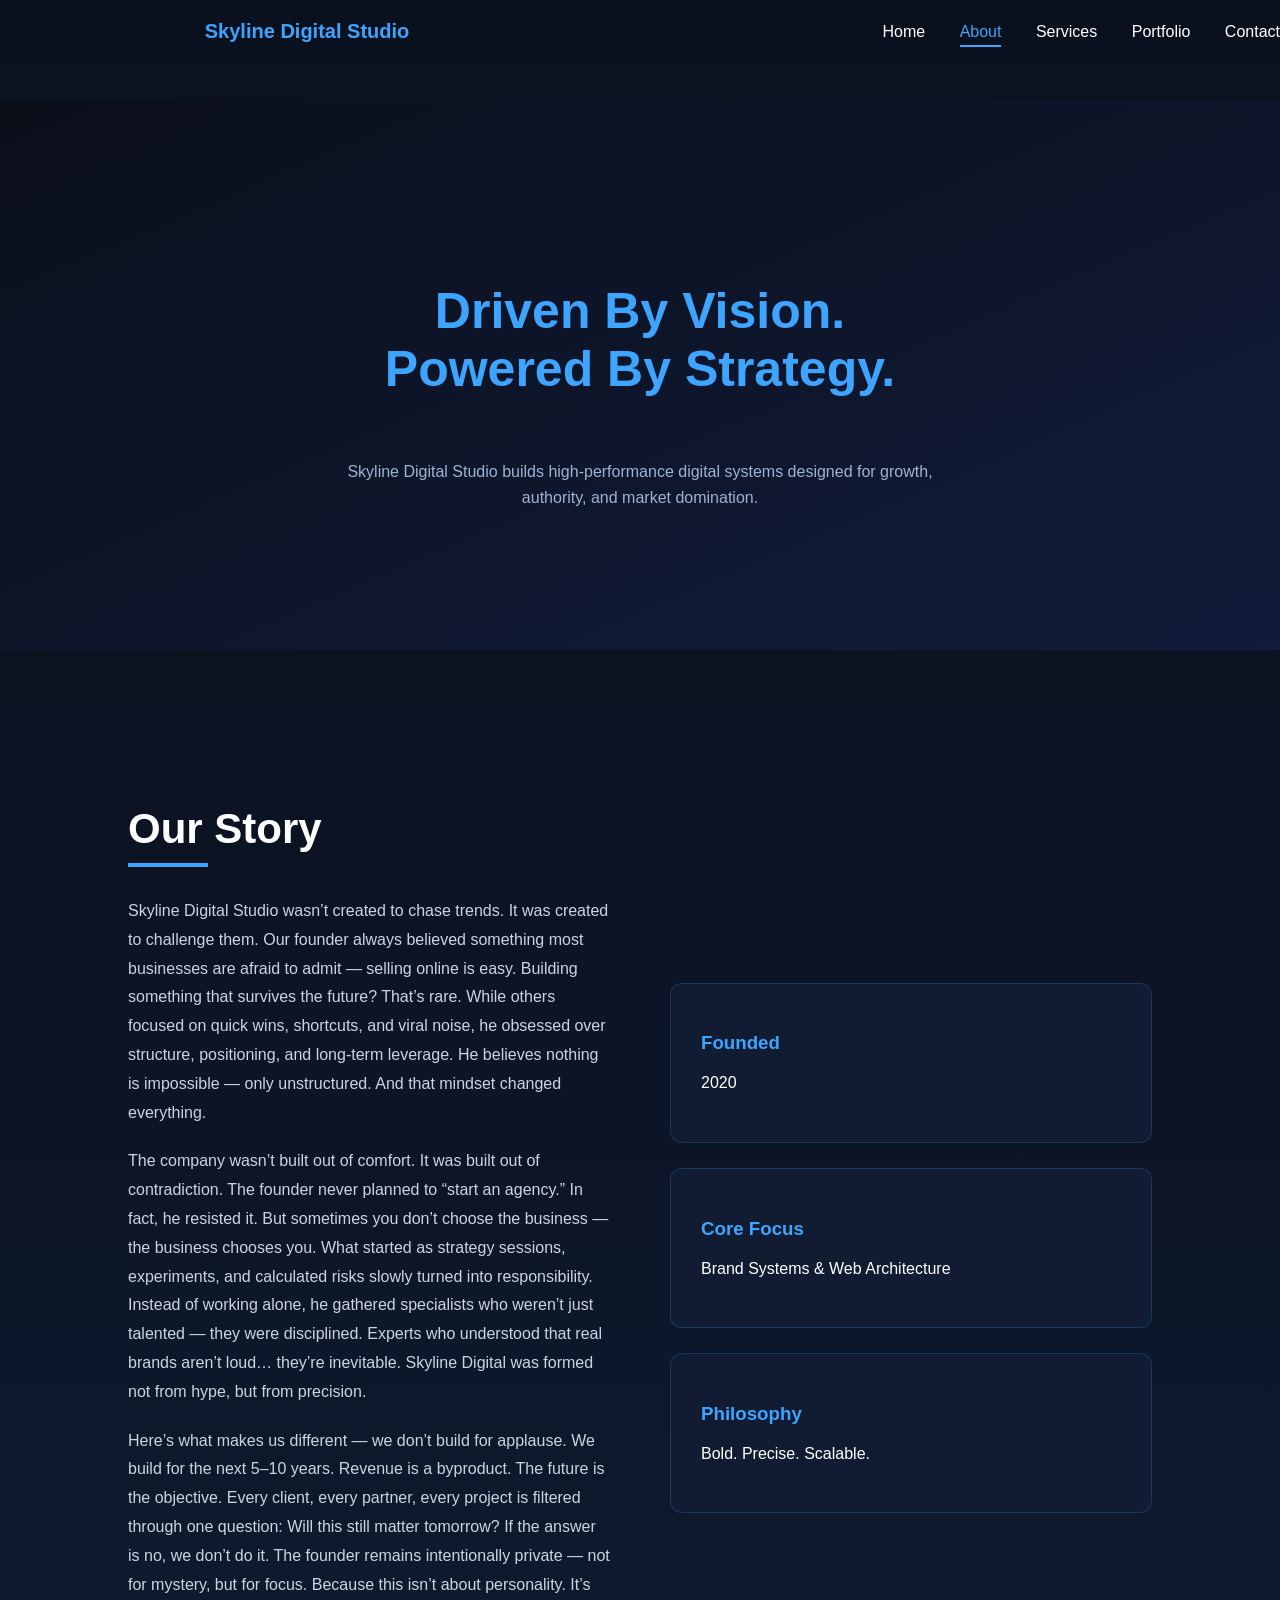
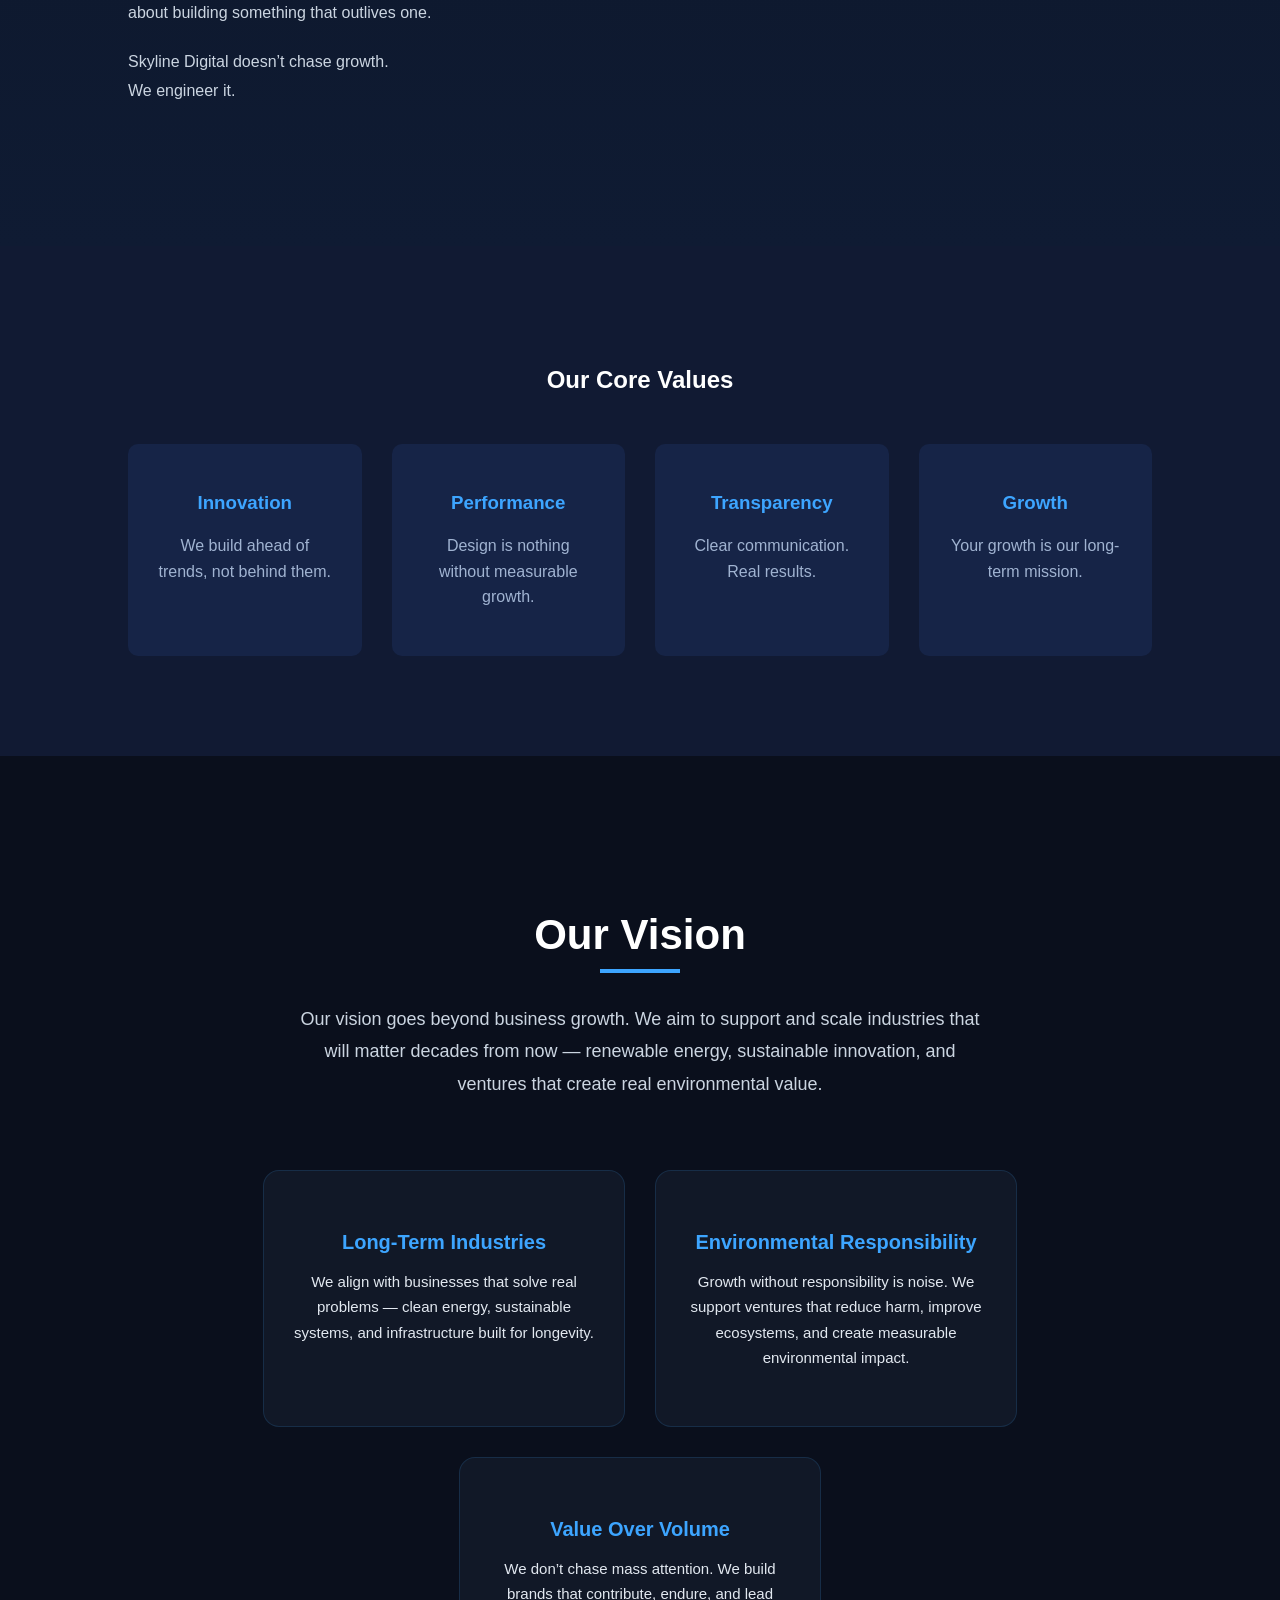
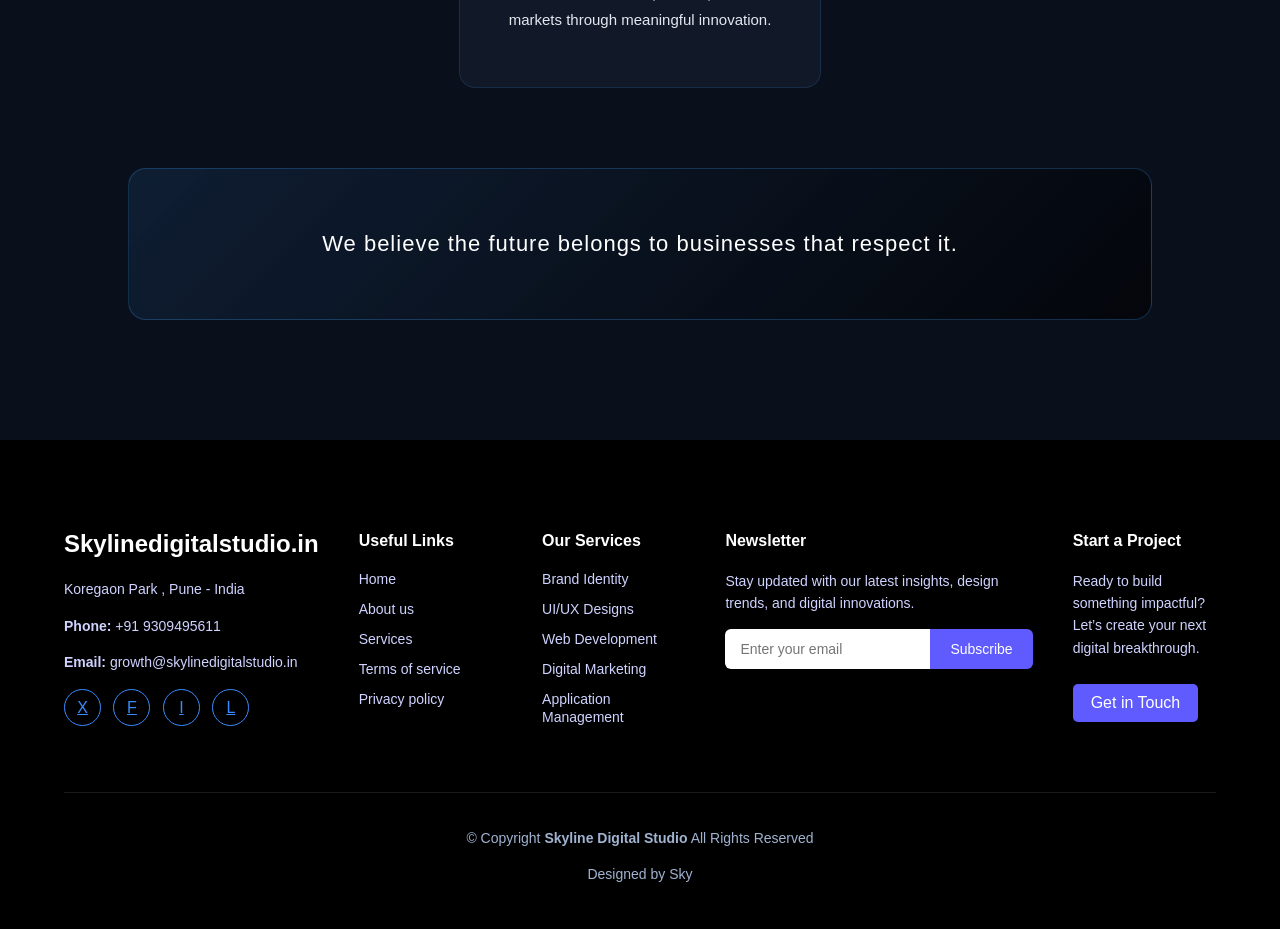
==== About.html @ 4ae8e487 "Update About.html" ====
<!DOCTYPE html>
<html lang="en">
<head>
  <meta charset="UTF-8">
  <title>About Us | Skyline Digital Studio</title>
  <meta name="viewport" content="width=device-width, initial-scale=1.0">

  <script async src="https://www.googletagmanager.com/gtag/js?id=G-XXXXXXX"></script>
<script>
window.dataLayer = window.dataLayer || [];
function gtag(){dataLayer.push(arguments);}
gtag('js', new Date());
gtag('config', 'G-XXXXXXX');
</script>
 
    <link rel="stylesheet" href="css\about.css">
     
</head>
<body>

  <!-- HEADER -->
  <header class="main-header">
  <div class="container-head">
    <div class="logo">Skyline Digital Studio</div>

    <nav class="nav-links">
      <a href="index.html">Home</a>
      <a href="about.html" class="active">About</a>
      <a href="services.html" >Services</a>
      <a href="portfolio.html">Portfolio</a>
      <a href="contact.html" >Contact</a>
    </nav>

    <div class="hamburger" id="hamburger">
  <span></span>
  <span></span>
  <span></span>
</div>
  </div>
</header>







  <!-- HERO SECTION -->
  <section class="about-hero">
    <h1>Driven By Vision.<br>Powered By Strategy.</h1>
    <p>Skyline Digital Studio builds high-performance digital systems designed for growth, authority, and market domination.</p>
  </section>

  <!-- OUR STORY -->
 <section class="our-story">
  <div class="story-container">

    <div class="story-left">
      <h2 class="section-title">Our Story</h2>
      <div class="title-line"></div>

      <p>
       Skyline Digital Studio wasn’t created to chase trends. It was created to challenge them.
Our founder always believed something most businesses are afraid to admit — selling online is easy. 
Building something that survives the future? That’s rare. While others focused on quick wins, shortcuts, and viral noise, he obsessed over structure, positioning, and long-term leverage.
 He believes nothing is impossible — only unstructured. And that mindset changed everything.
      </p>

      <p>
        The company wasn’t built out of comfort. It was built out of contradiction. The founder never planned to “start an agency.” In fact, he resisted it. But sometimes you don’t choose the business — the business chooses you. What started as strategy sessions, experiments, and calculated risks slowly turned into responsibility. Instead of working alone, he gathered specialists who weren’t just talented — they were disciplined. 
        Experts who understood that real brands aren’t loud… they’re inevitable. Skyline Digital was formed not from hype, but from precision.
      </p>

      <p>
       Here’s what makes us different — we don’t build for applause. We build for the next 5–10 years. Revenue is a byproduct. The future is the objective. Every client, every partner, every project is filtered through one question: Will this still matter tomorrow? If the answer is no, we don’t do it. The founder remains intentionally private — not for mystery, but for focus. Because this isn’t about personality. It’s about building something that outlives one.


      </p>
      <p>
      Skyline Digital doesn’t chase growth.
      <br>
We engineer it.
</p>
    </div>

    <div class="story-right">
      <div class="story-card">
        <h3>Founded</h3>
        <p>2020</p>
      </div>

      <div class="story-card">
        <h3>Core Focus</h3>
        <p>Brand Systems & Web Architecture</p>
      </div>

      <div class="story-card">
        <h3>Philosophy</h3>
        <p>Bold. Precise. Scalable.</p>
      </div>
    </div>

  </div>
</section>

  <!-- CORE VALUES -->
  <section class="values-section">
    <h2>Our Core Values</h2>
    <div class="values-grid">
      <div class="value-card">
        <h3>Innovation</h3>
        <p>We build ahead of trends, not behind them.</p>
      </div>
      <div class="value-card">
        <h3>Performance</h3>
        <p>Design is nothing without measurable growth.</p>
      </div>
      <div class="value-card">
        <h3>Transparency</h3>
        <p>Clear communication. Real results.</p>
      </div>
      <div class="value-card">
        <h3>Growth</h3>
        <p>Your growth is our long-term mission.</p>
      </div>
    </div>
  </section>



  <!-- VISION -->
<section class="vision-section">
  <div class="vision-container">

    <h2 class="vision-title">Our Vision</h2>
    <div class="vision-line"></div>

    <p class="vision-intro">
      Our vision goes beyond business growth.  
      We aim to support and scale industries that will matter decades from now —
      renewable energy, sustainable innovation, and ventures that create real environmental value.
    </p>

    <div class="vision-grid">

      <div class="vision-card">
        <h3>Long-Term Industries</h3>
        <p>
          We align with businesses that solve real problems —
          clean energy, sustainable systems, and infrastructure built for longevity.
        </p>
      </div>

      <div class="vision-card">
        <h3>Environmental Responsibility</h3>
        <p>
          Growth without responsibility is noise. 
          We support ventures that reduce harm, improve ecosystems,
          and create measurable environmental impact.
        </p>
      </div>

      <div class="vision-card">
        <h3>Value Over Volume</h3>
        <p>
          We don’t chase mass attention.
          We build brands that contribute, endure, and lead markets
          through meaningful innovation.
        </p>
      </div>

    </div>

    <div class="vision-statement">
      <h3>We believe the future belongs to businesses that respect it.</h3>
    </div>

  </div>
</section>

  <!-- FOOTER -->


<div id="footer-placholder"></div>

<footer class="footer">
  <div class="footer-container">

    <!-- Column 1 -->
    <div class="footer-col">
      <h2 class="footer-logo">Skylinedigitalstudio.in</h2>
      <p>Koregaon Park , Pune - India</p>

      <p><strong>Phone:</strong> +91 9309495611</p>
      <p><strong>Email:</strong> growth@skylinedigitalstudio.in</p>

      <div class="social-icons">
        <a href="#">X</a>
        <a href="#">F</a>
        <a href="#">I</a>
        <a href="#">L</a>
      </div>
    </div>

    <!-- Column 2 -->
    <div class="footer-col">
      <h4>Useful Links</h4>
      <ul>
        <li><a href="#">Home</a></li>
        <li><a href="#about">About us</a></li>
        <li><a href="#services">Services</a></li>
        <li><a href="#">Terms of service</a></li>
        <li><a href="#">Privacy policy</a></li>
      </ul>
    </div>

    <!-- Column 3 -->
    <div class="footer-col">
      <h4>Our Services</h4>
      <ul>
        <li><a href="#">Brand Identity</a></li>
        <li><a href="#">UI/UX Designs</a></li>
        <li><a href="#">Web Development</a></li>
        <li><a href="#">Digital Marketing</a></li>
        <li><a href="#">Application Management</a></li>
      </ul>
    </div>

        <!-- Column 4 - Newsletter -->
    <div class="footer-col">
      <h4>Newsletter</h4>
      <p>Stay updated with our latest insights, design trends, and digital innovations.</p>

      <form class="newsletter-form">
        <input type="email" placeholder="Enter your email" required>
        <button type="submit">Subscribe</button>
      </form>
    </div>

    <!-- Column 5 - Start a Project -->
    <div class="footer-col">
      <h4>Start a Project</h4>
      <p>Ready to build something impactful? Let’s create your next digital breakthrough.</p>

      <a href="#contact" class="footer-btn">Get in Touch</a>
    </div>


  </div>

  <div class="footer-bottom">
    <p>© Copyright <strong>Skyline Digital Studio</strong> All Rights Reserved</p>
    <p>Designed by Sky </p>
  </div>
</footer>

<script src="js\about.js"></script>


  
</body>

</html>
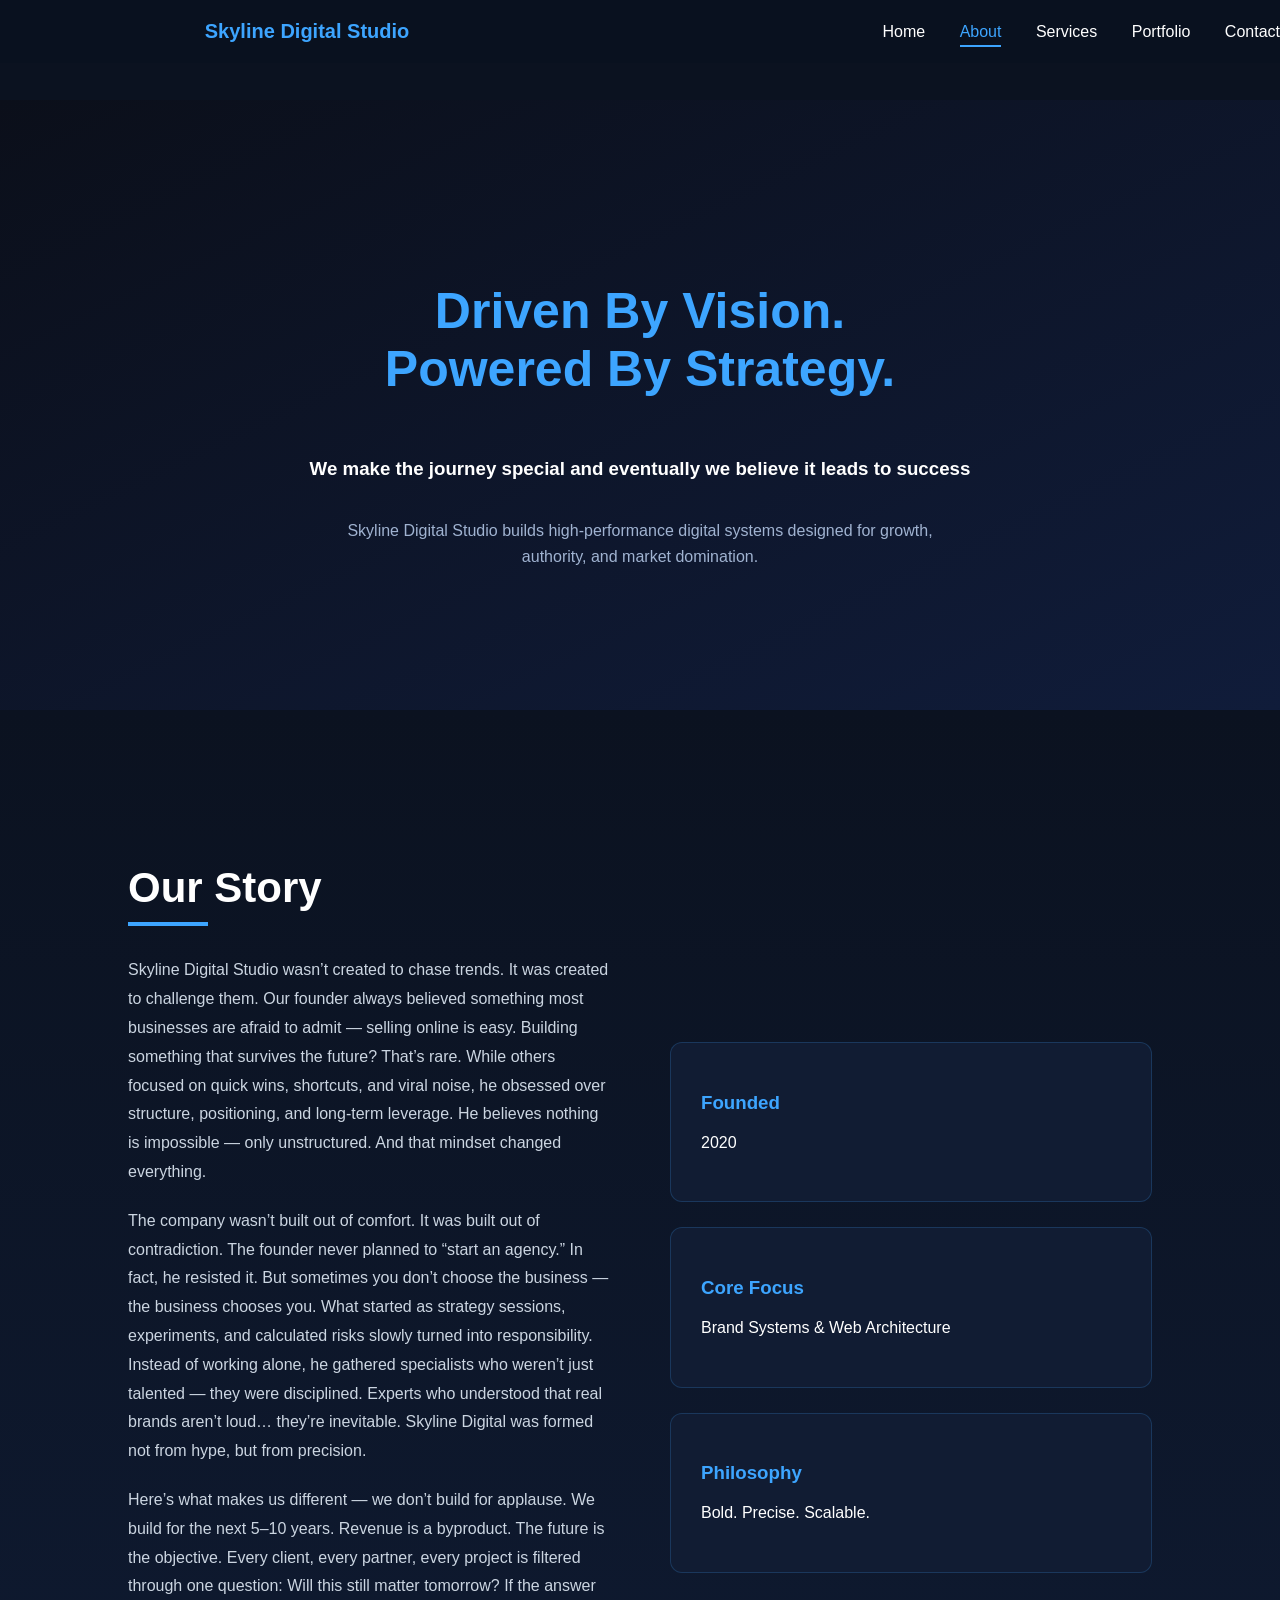
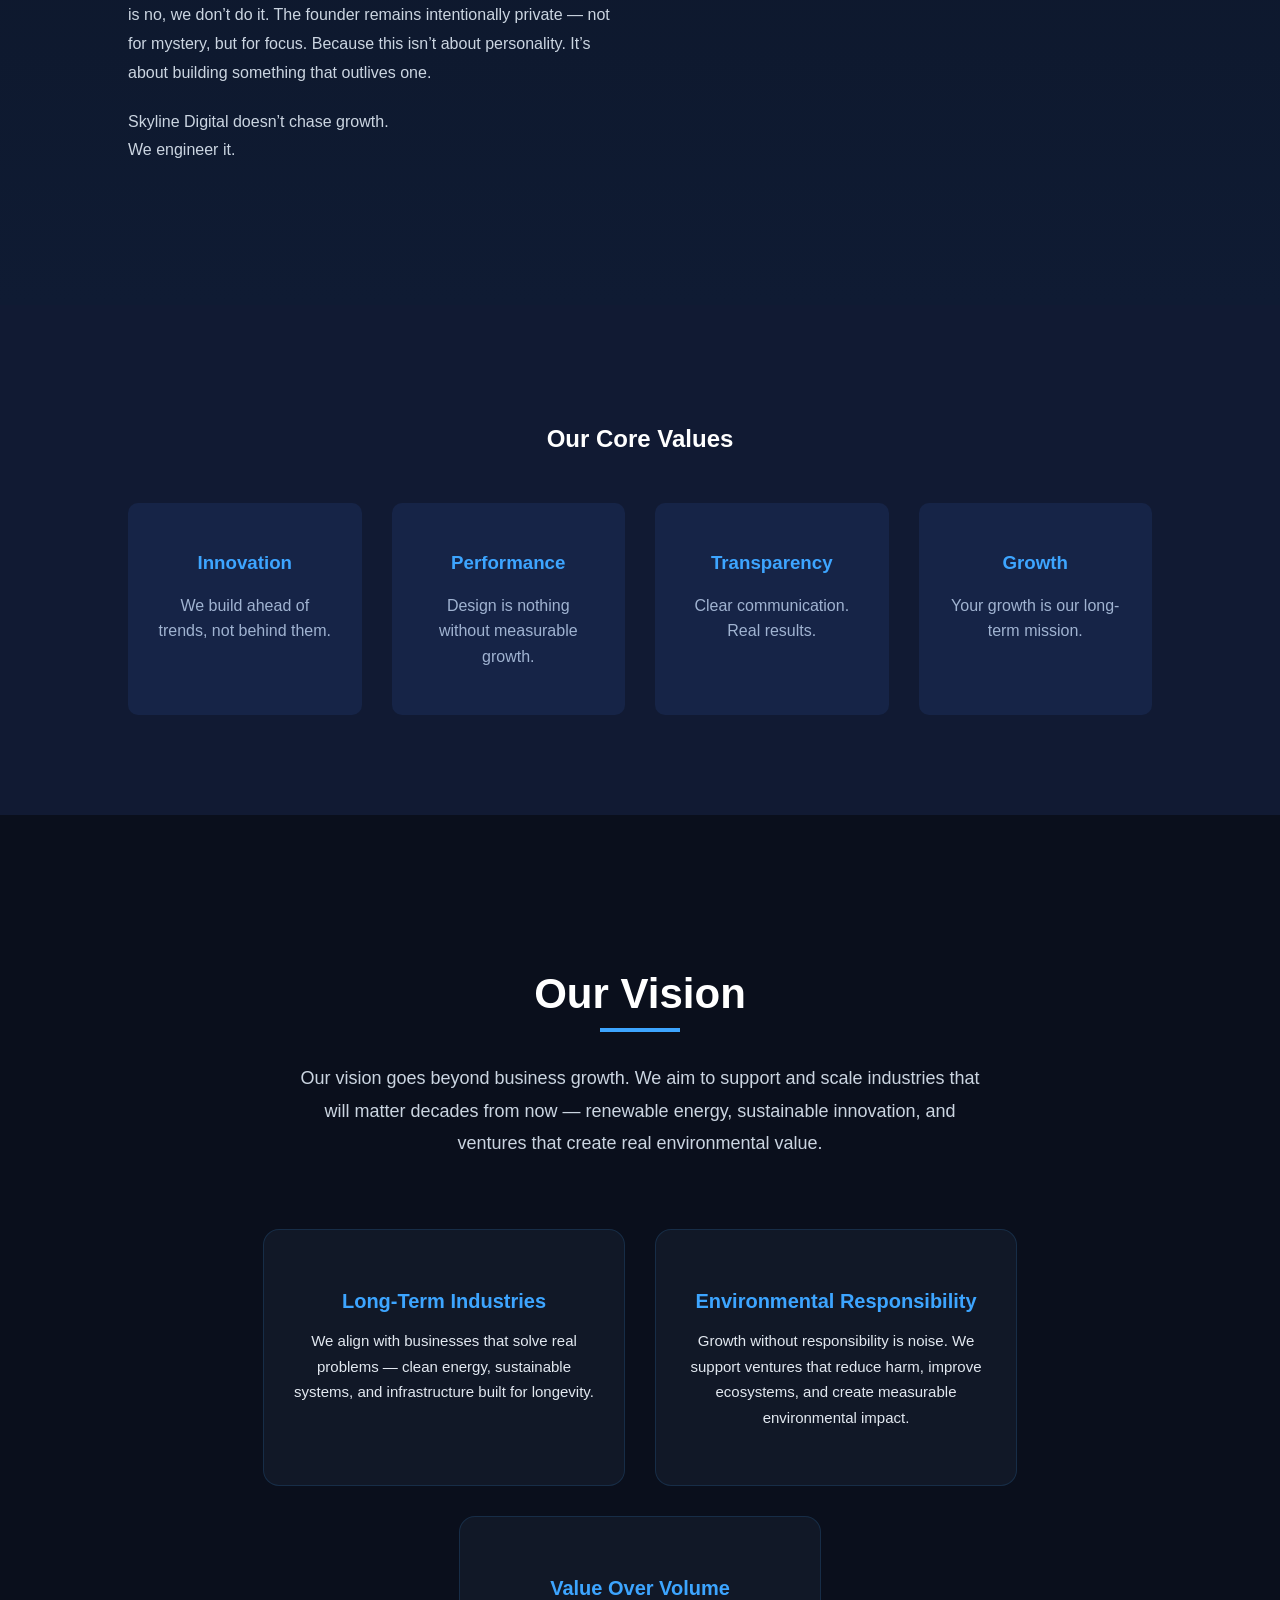
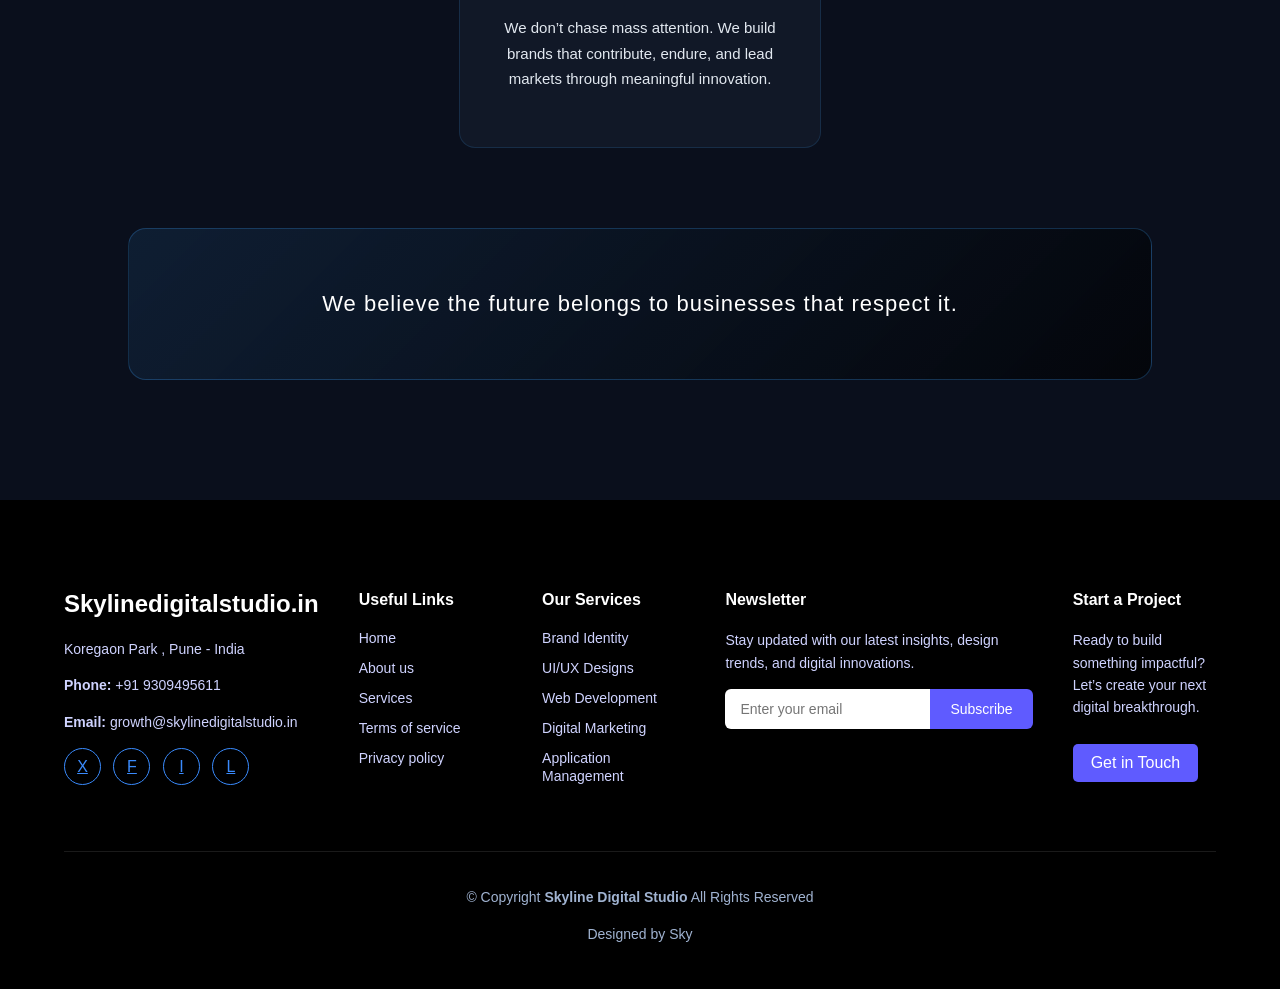
==== commit 85129c87: "Update About.html" ====
--- a/About.html
+++ b/About.html
@@ -5,12 +5,15 @@
   <title>About Us | Skyline Digital Studio</title>
   <meta name="viewport" content="width=device-width, initial-scale=1.0">
 
-  <script async src="https://www.googletagmanager.com/gtag/js?id=G-XXXXXXX"></script>
+   <meta name="description" content="Skyline Digital Studio builds high-performance digital systems designed for growth, authority, and market domination.">
+
+
+  <script async src="https://www.googletagmanager.com/gtag/js?id=G-9115CDZFJK"></script>
 <script>
 window.dataLayer = window.dataLayer || [];
 function gtag(){dataLayer.push(arguments);}
 gtag('js', new Date());
-gtag('config', 'G-XXXXXXX');
+gtag('config', 'G-9115CDZFJK');
 </script>
  
     <link rel="stylesheet" href="css\about.css">
@@ -48,6 +51,7 @@
   <!-- HERO SECTION -->
   <section class="about-hero">
     <h1>Driven By Vision.<br>Powered By Strategy.</h1>
+    <h3> We make the journey special and eventually we believe it leads to success</h3>
     <p>Skyline Digital Studio builds high-performance digital systems designed for growth, authority, and market domination.</p>
   </section>
 
@@ -261,3 +265,5 @@
 </body>
 
 </html>
+
+
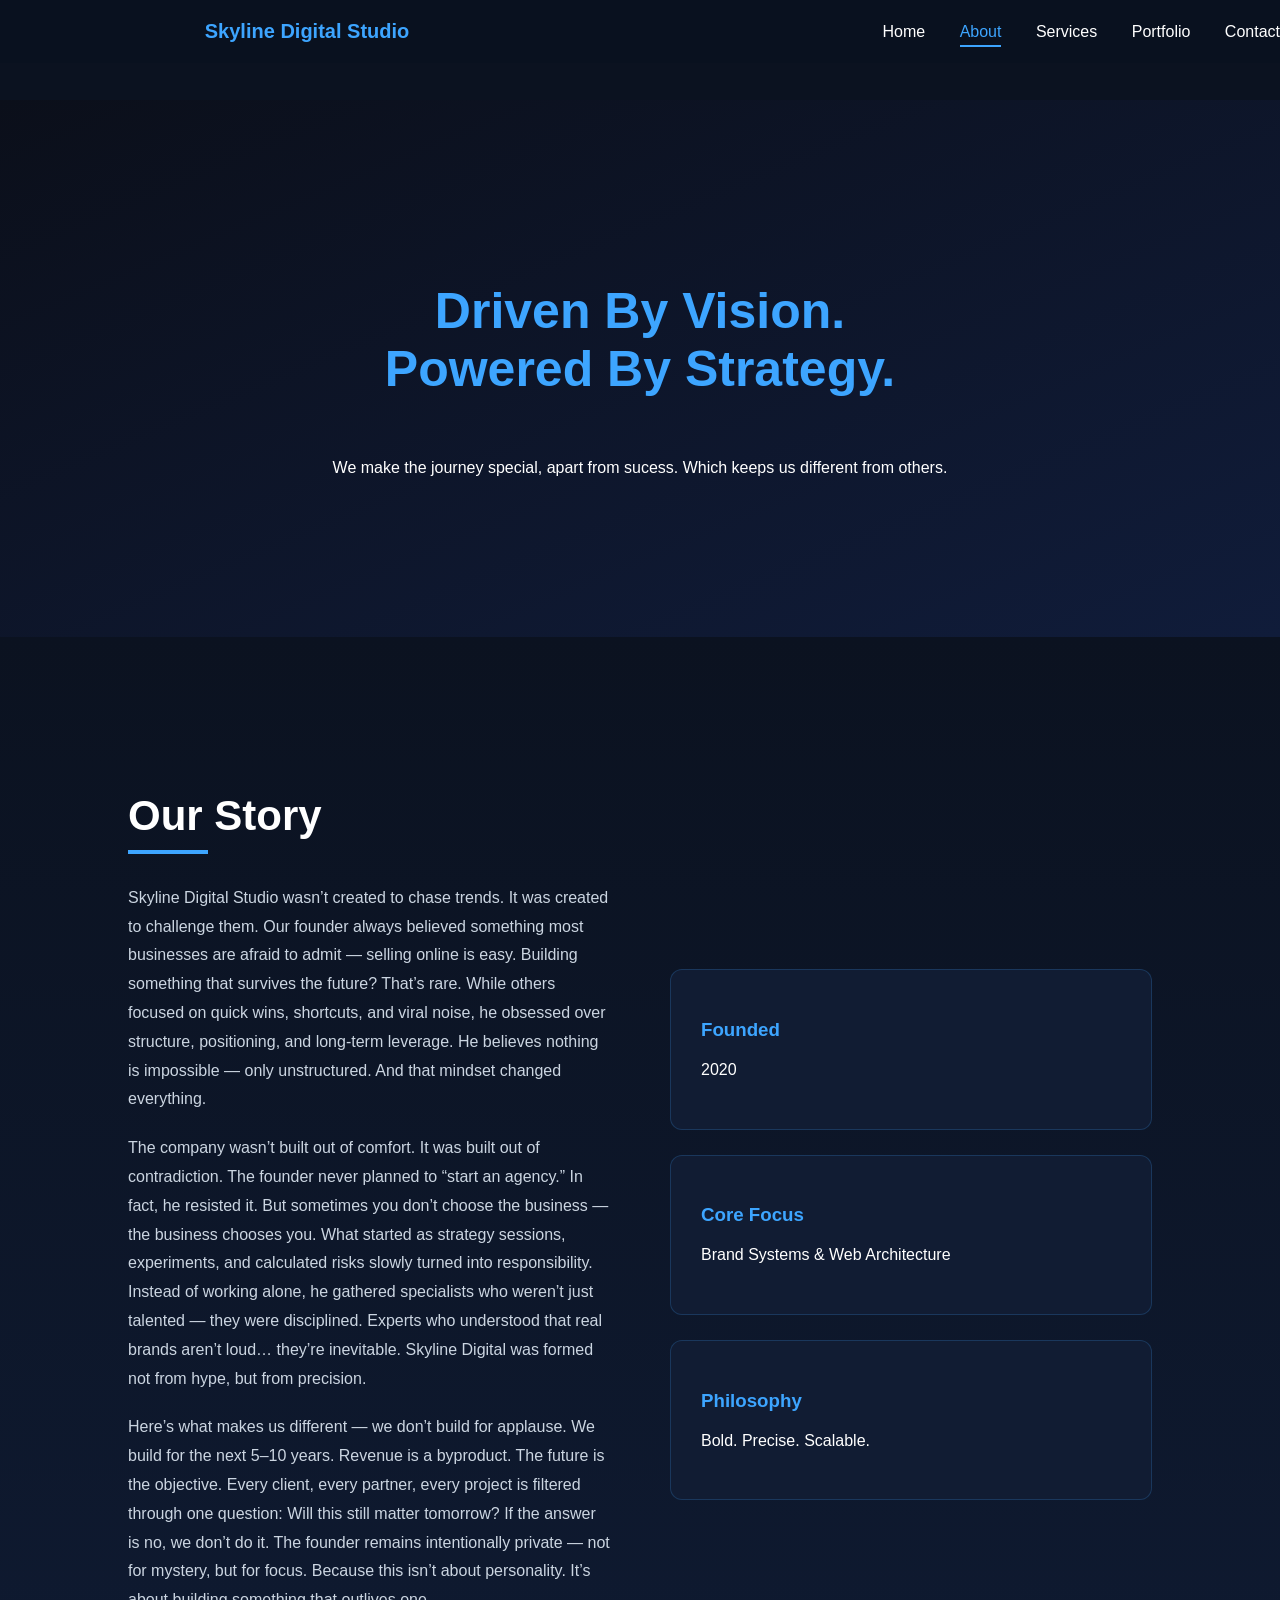
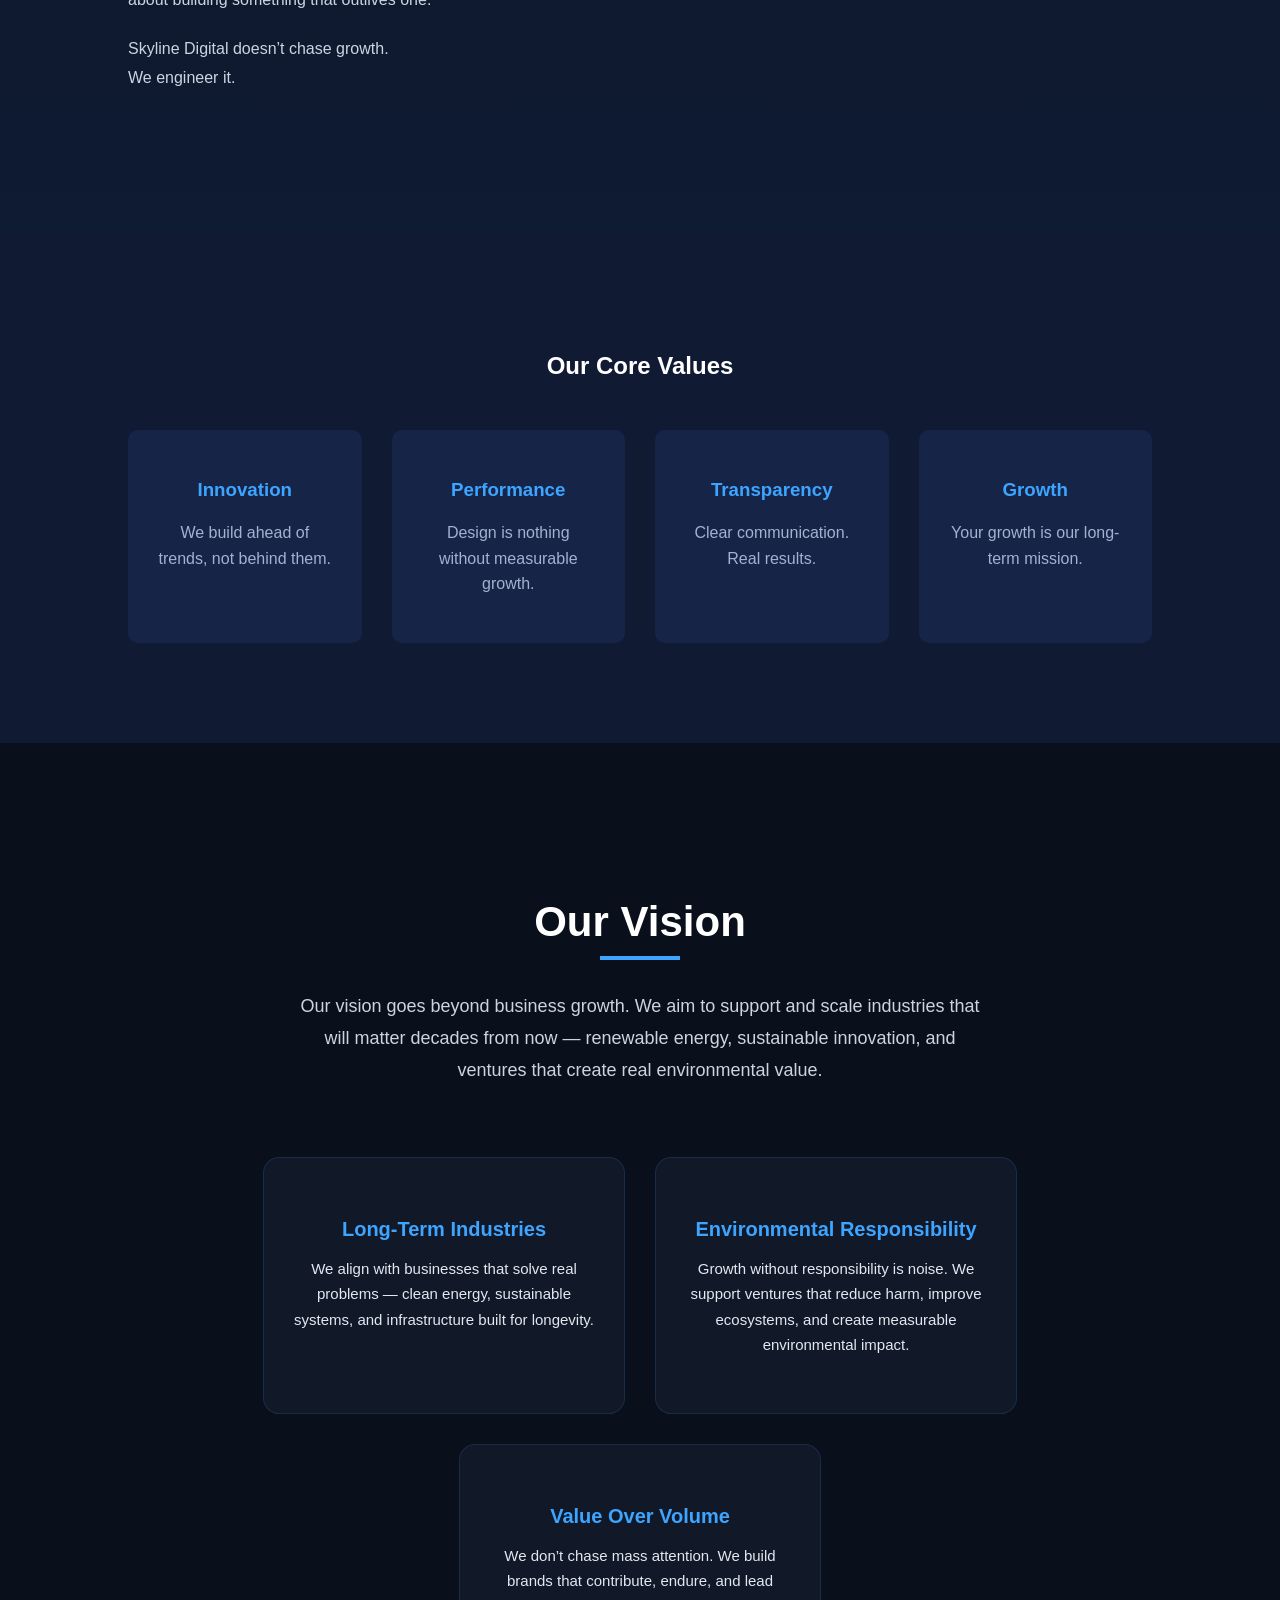
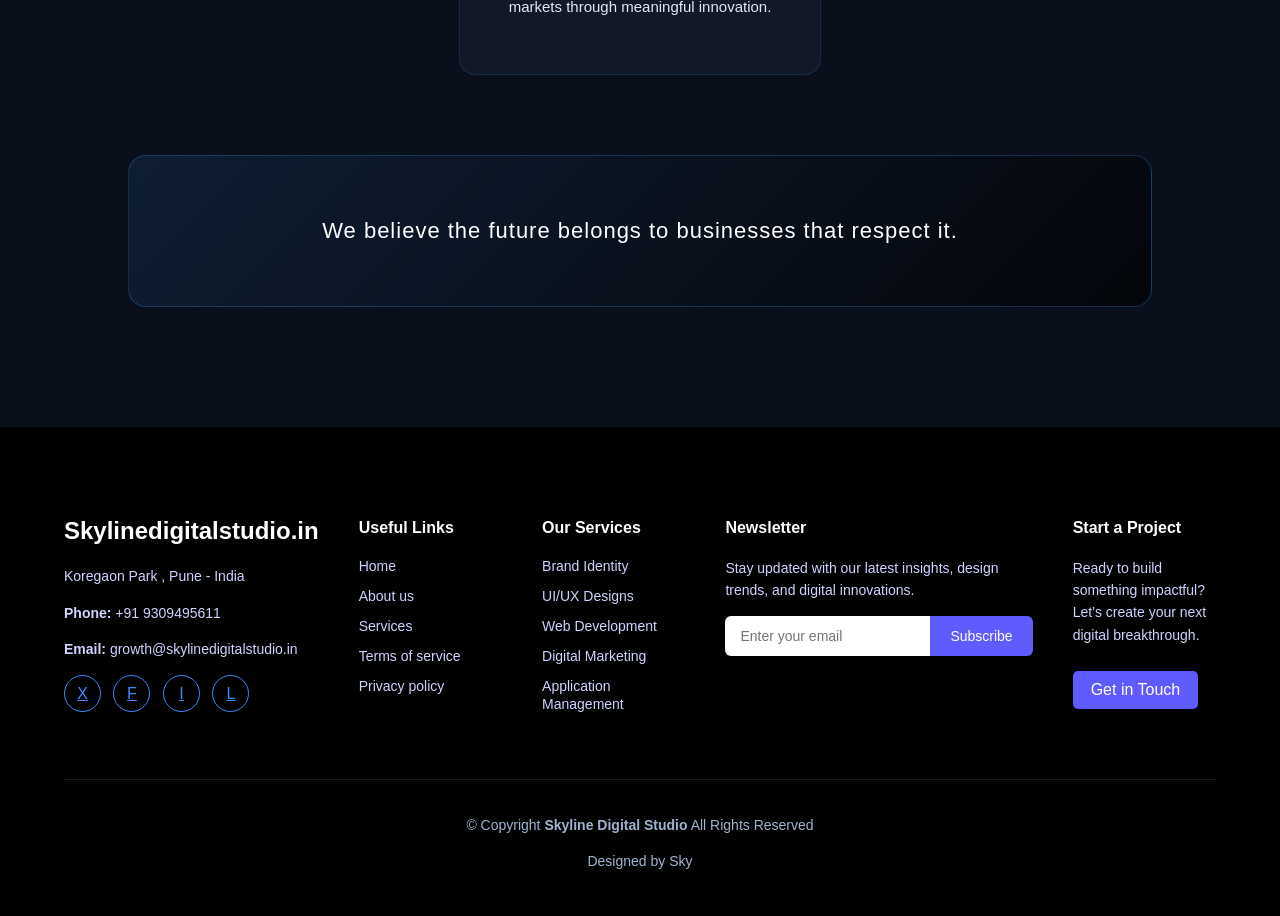
==== commit e7c91223: "Update About.html" ====
--- a/About.html
+++ b/About.html
@@ -51,8 +51,7 @@
   <!-- HERO SECTION -->
   <section class="about-hero">
     <h1>Driven By Vision.<br>Powered By Strategy.</h1>
-    <h3> We make the journey special and eventually we believe it leads to success</h3>
-    <p>Skyline Digital Studio builds high-performance digital systems designed for growth, authority, and market domination.</p>
+    <p></p>We make the journey special, apart from sucess. Which keeps us different from others.</p>
   </section>
 
   <!-- OUR STORY -->
@@ -267,3 +266,4 @@
 </html>
 
 
+
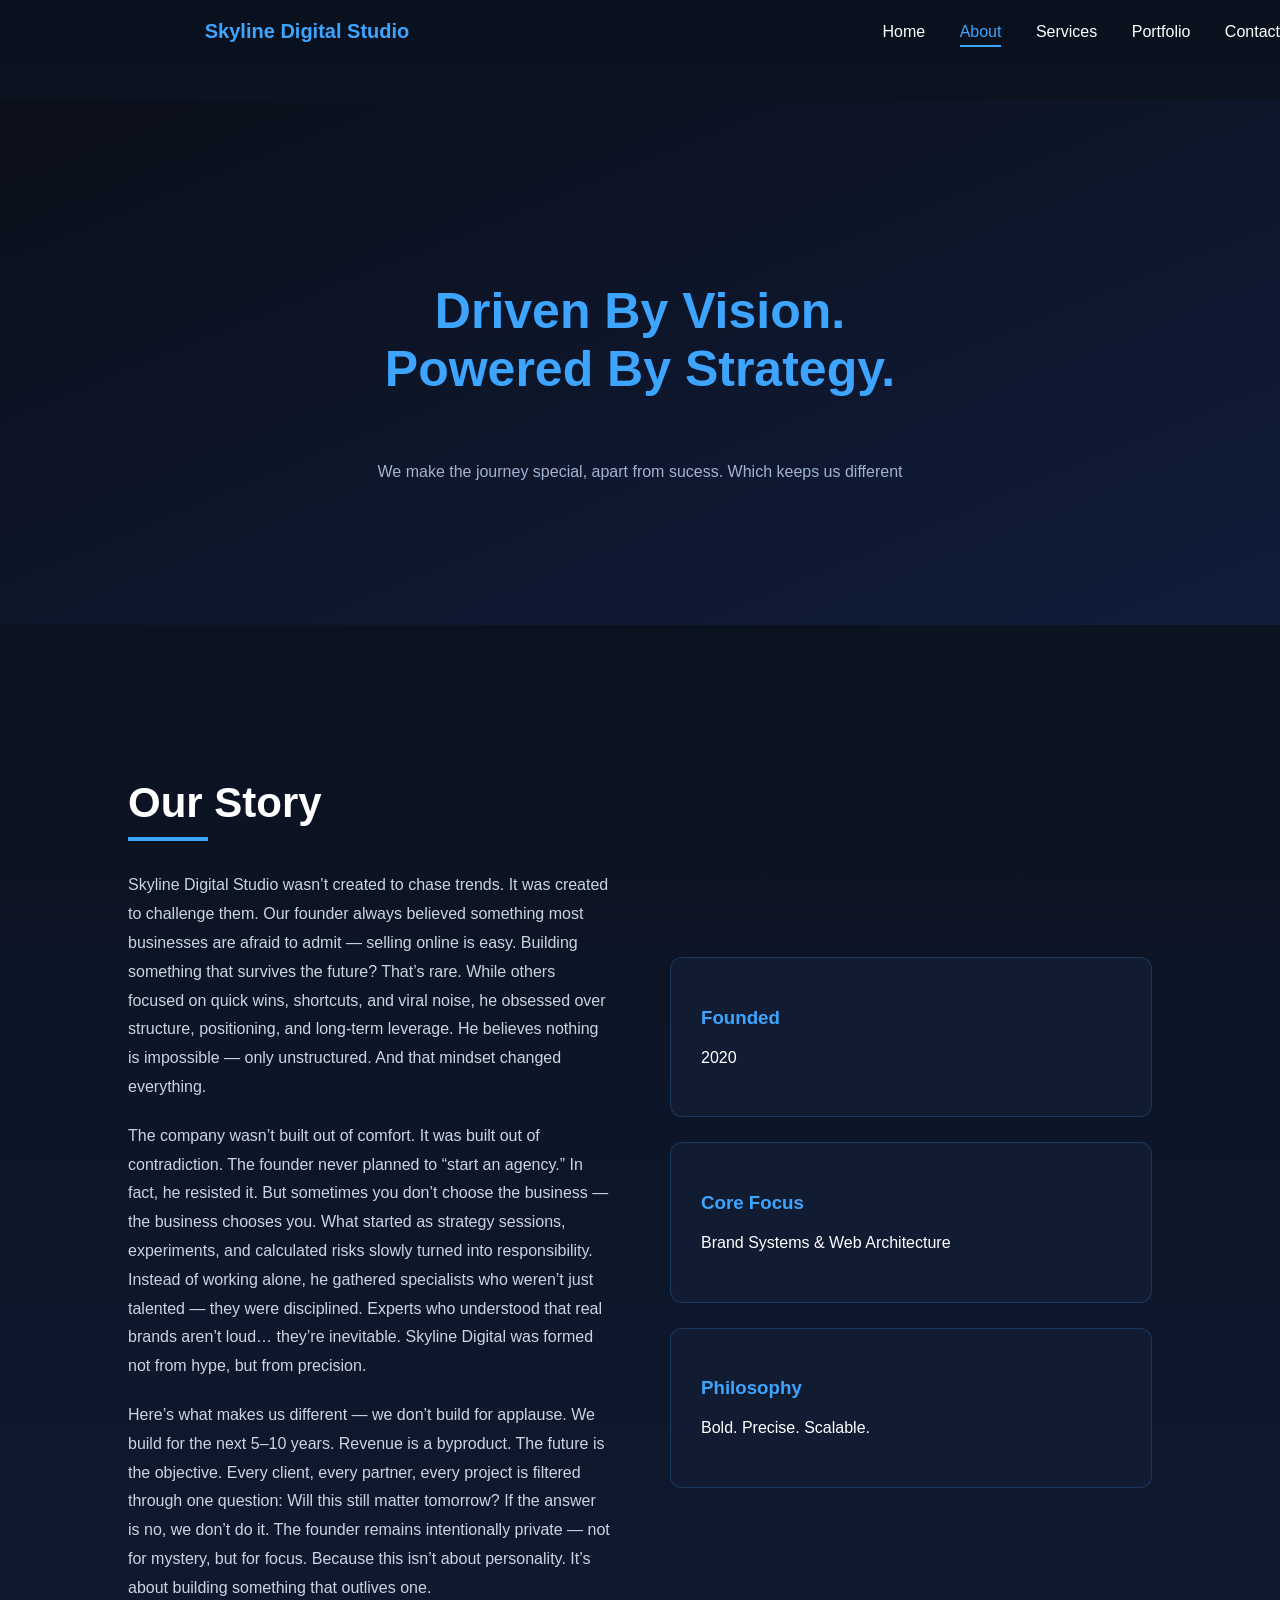
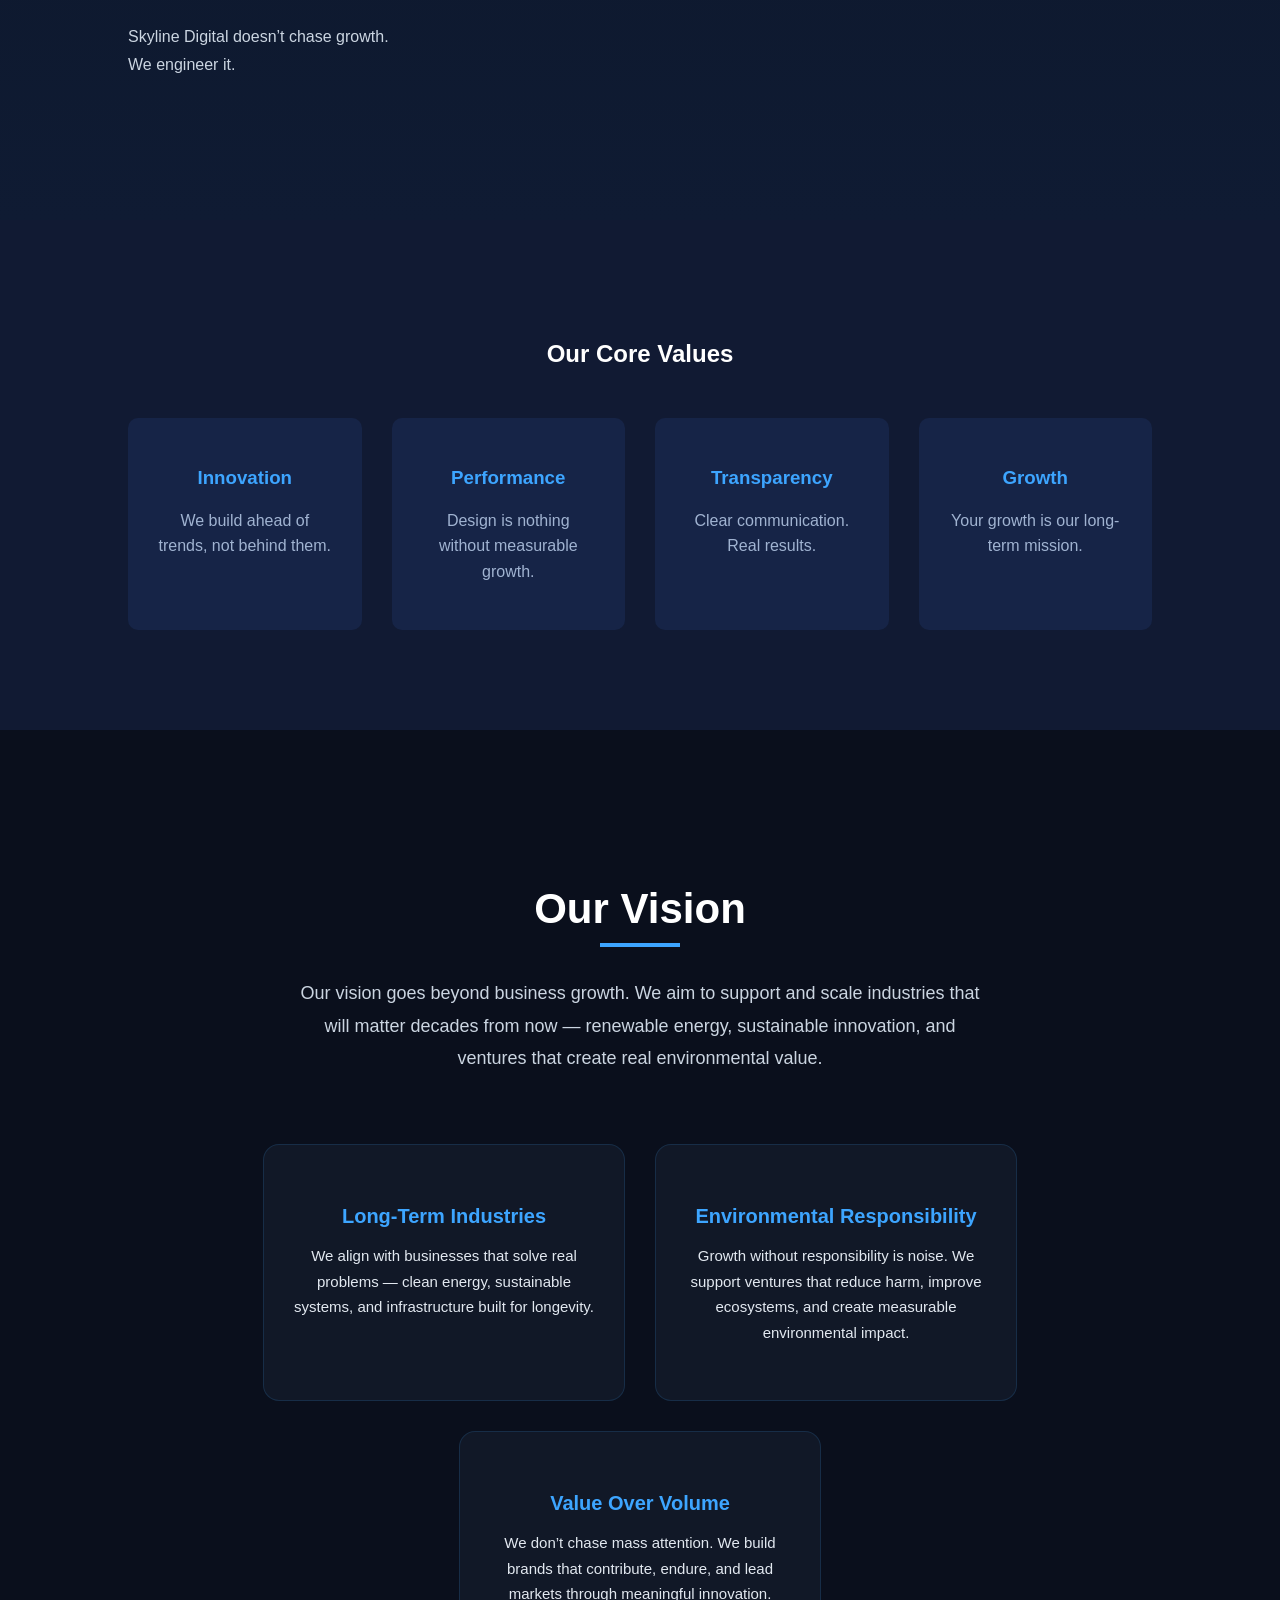
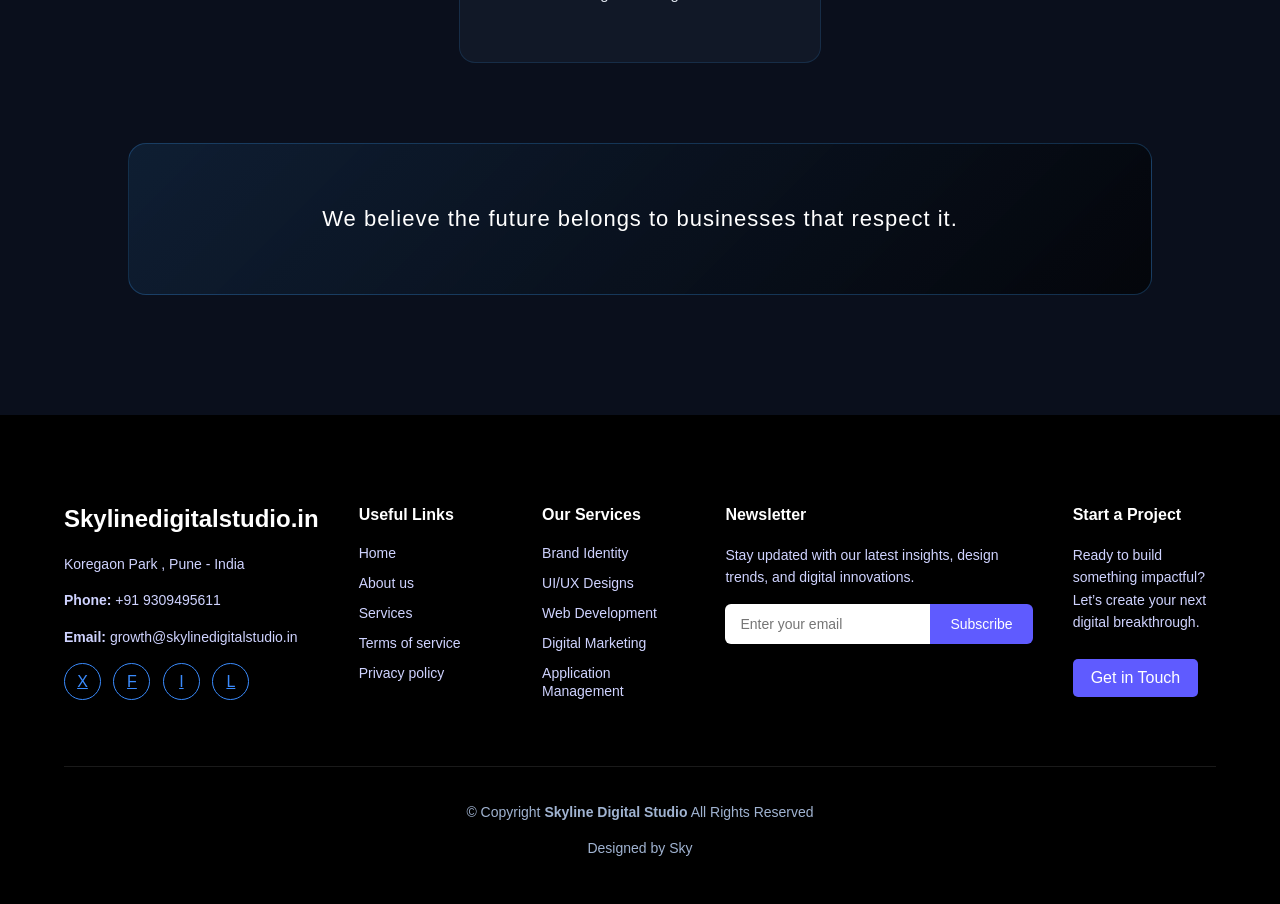
==== commit dcd3f5d3: "Update About.html" ====
--- a/About.html
+++ b/About.html
@@ -51,7 +51,7 @@
   <!-- HERO SECTION -->
   <section class="about-hero">
     <h1>Driven By Vision.<br>Powered By Strategy.</h1>
-    <p></p>We make the journey special, apart from sucess. Which keeps us different from others.</p>
+    <p>We make the journey special, apart from sucess. Which keeps us different </p>
   </section>
 
   <!-- OUR STORY -->
@@ -267,3 +267,4 @@
 
 
 
+
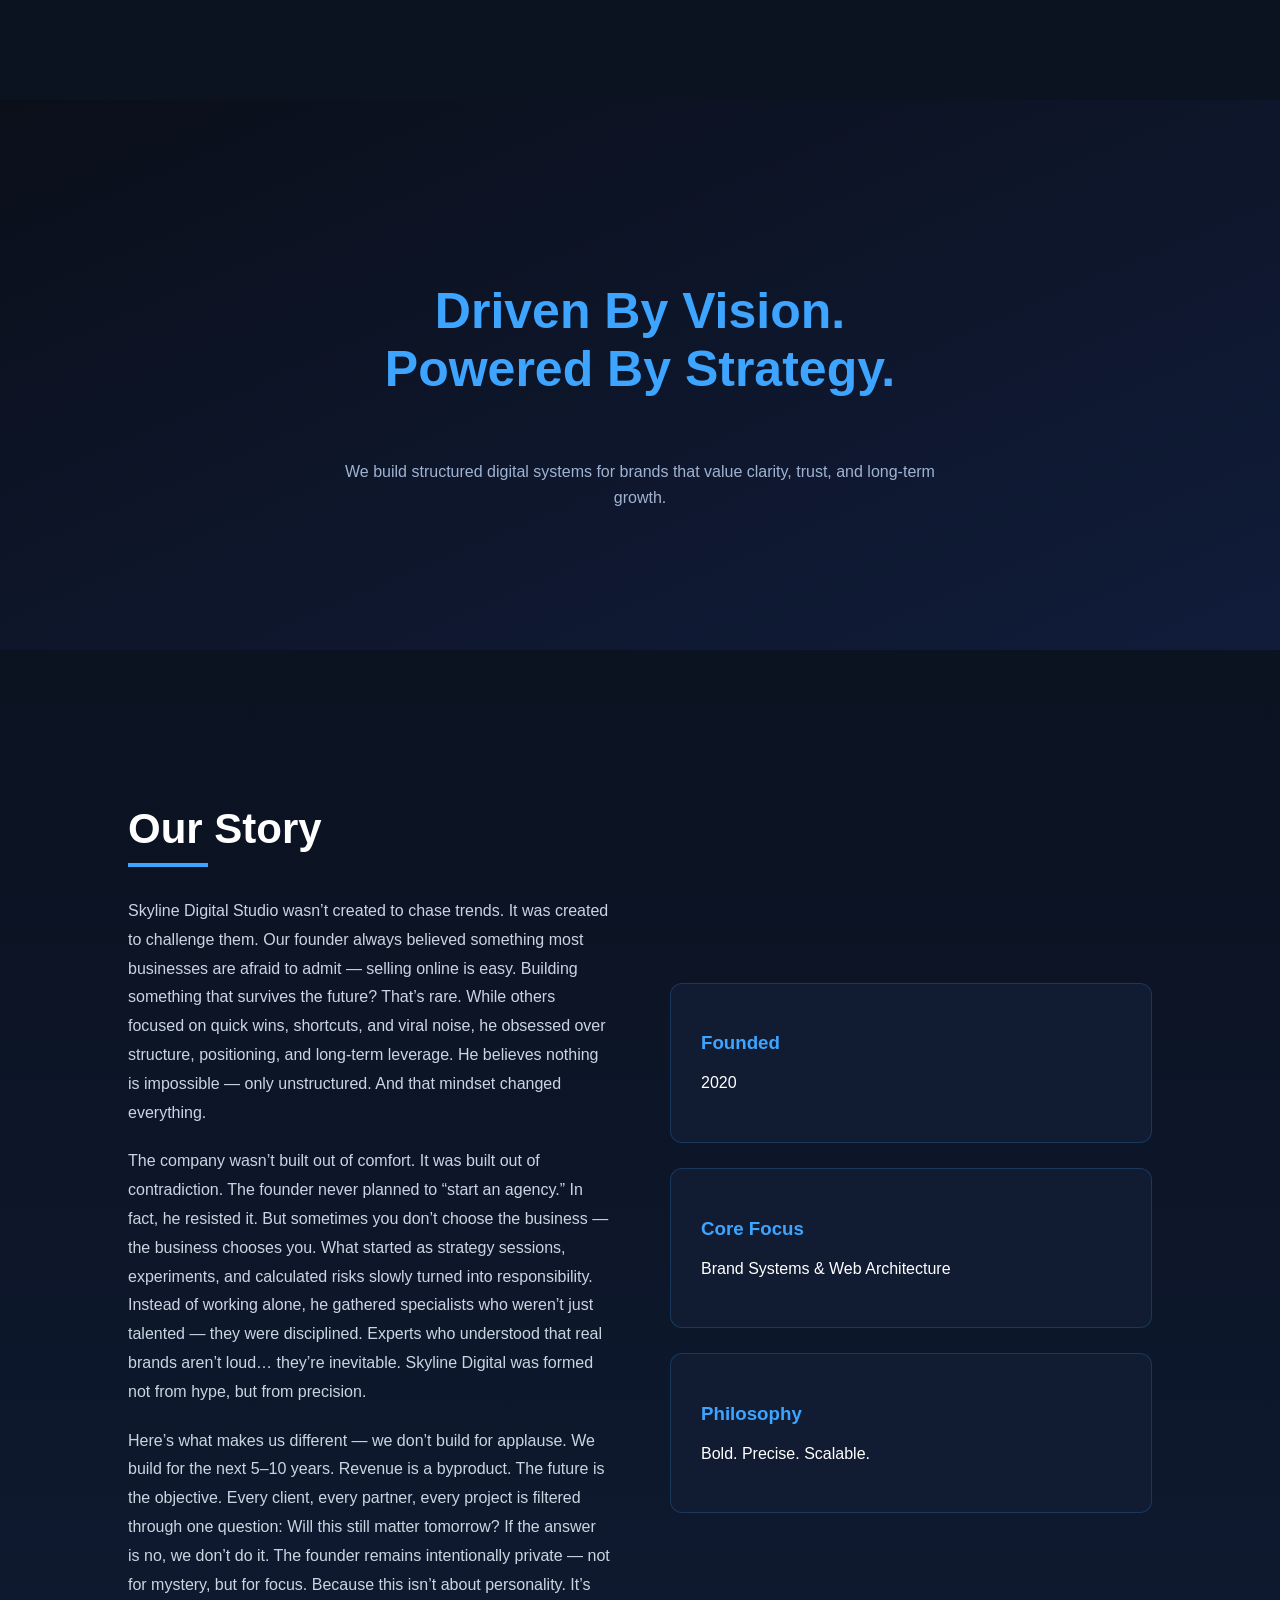
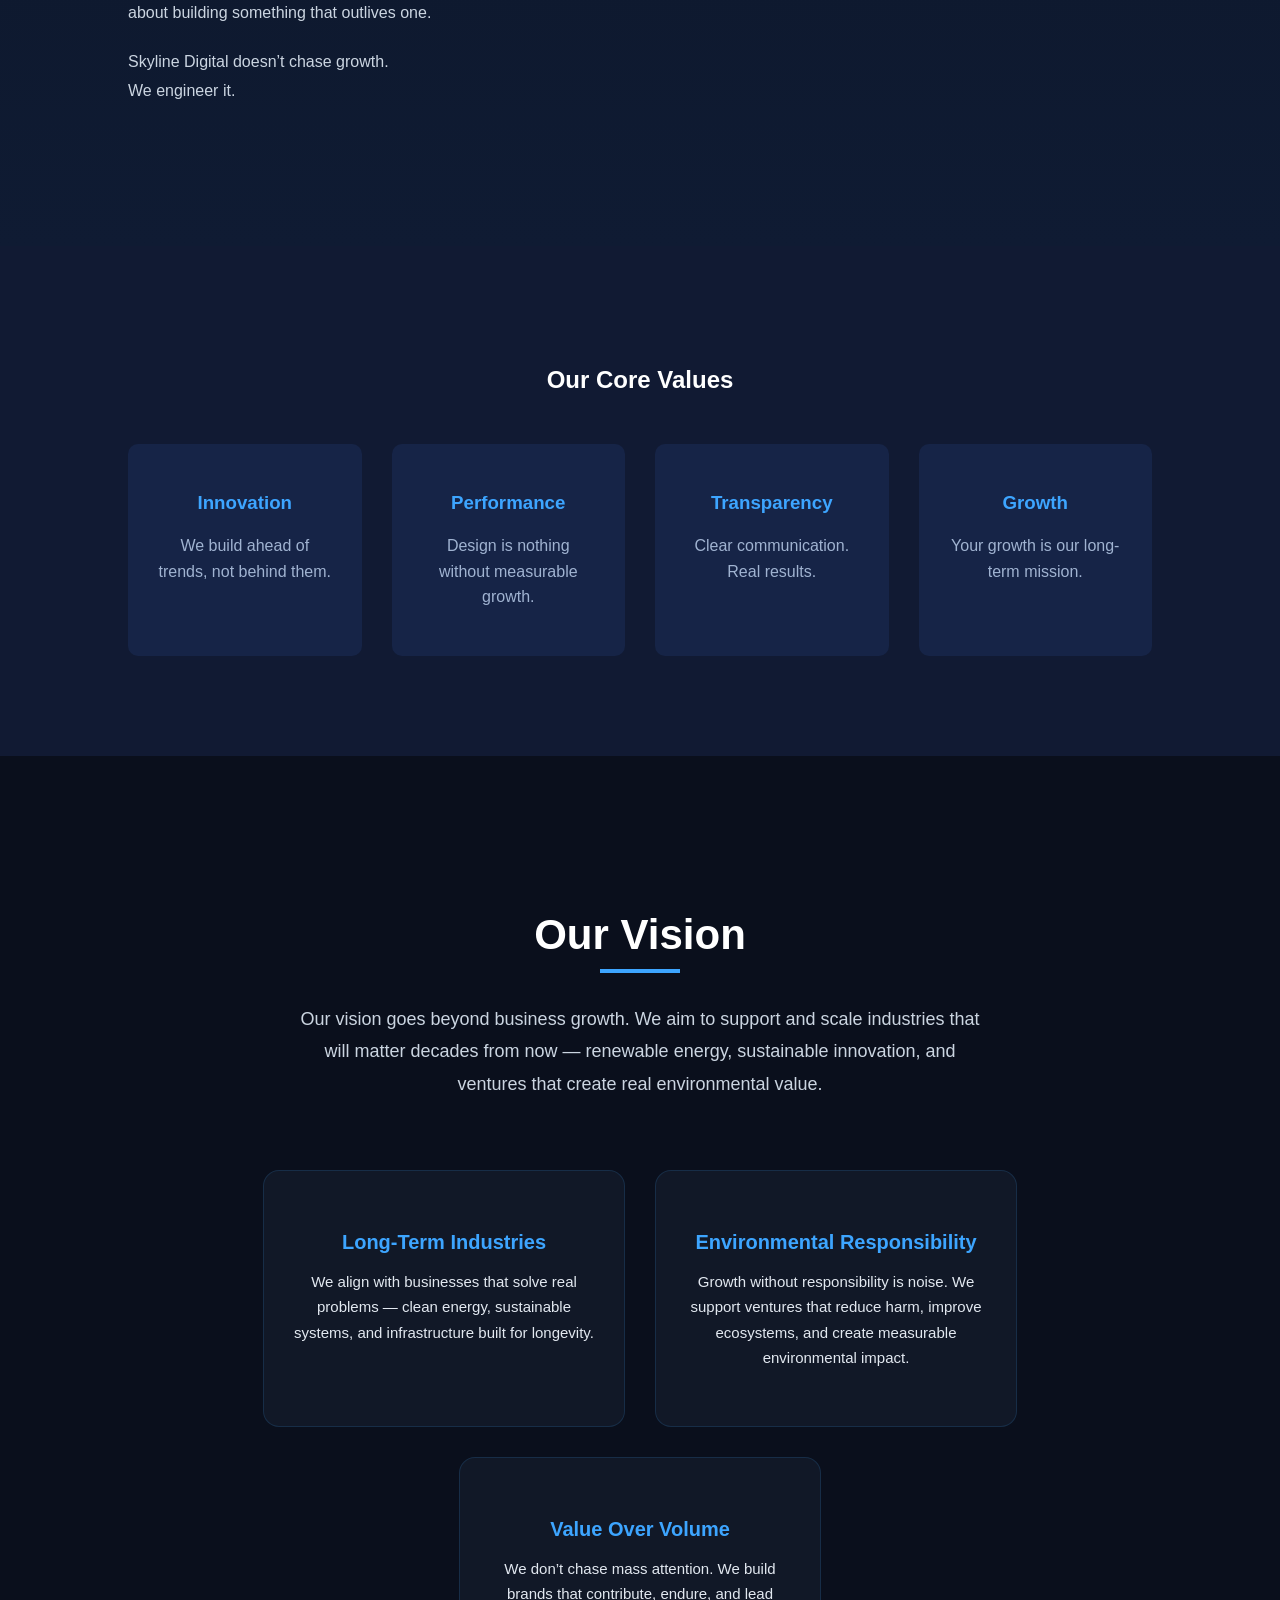
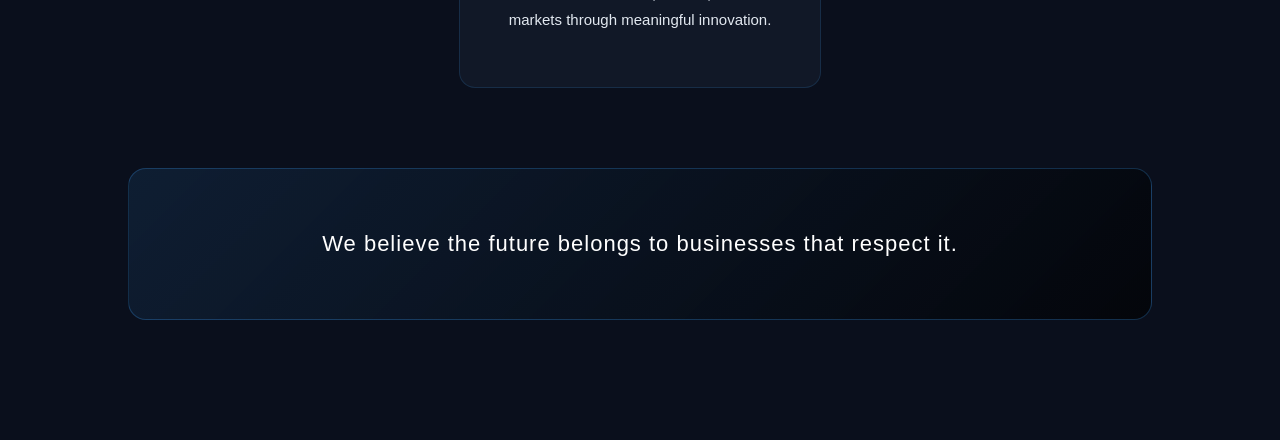
==== commit e376eb7d: "Update About.html" ====
--- a/About.html
+++ b/About.html
@@ -8,50 +8,27 @@
    <meta name="description" content="Skyline Digital Studio builds high-performance digital systems designed for growth, authority, and market domination.">
 
 
-  <script async src="https://www.googletagmanager.com/gtag/js?id=G-9115CDZFJK"></script>
-<script>
-window.dataLayer = window.dataLayer || [];
-function gtag(){dataLayer.push(arguments);}
-gtag('js', new Date());
-gtag('config', 'G-9115CDZFJK');
+
+
+  <script async src="https://www.googletagmanager.com/gtag/js?id=G-9115CDZFJK"></script>
+<script>
+window.dataLayer = window.dataLayer || [];
+function gtag(){dataLayer.push(arguments);}
+gtag('js', new Date());
+gtag('config', 'G-9115CDZFJK');
 </script>
  
-    <link rel="stylesheet" href="css\about.css">
+    <link rel="stylesheet" href="css/about.css">
+    <link rel="stylesheet" href="css/layout.css">
      
 </head>
-<body>
-
-  <!-- HEADER -->
-  <header class="main-header">
-  <div class="container-head">
-    <div class="logo">Skyline Digital Studio</div>
-
-    <nav class="nav-links">
-      <a href="index.html">Home</a>
-      <a href="about.html" class="active">About</a>
-      <a href="services.html" >Services</a>
-      <a href="portfolio.html">Portfolio</a>
-      <a href="contact.html" >Contact</a>
-    </nav>
-
-    <div class="hamburger" id="hamburger">
-  <span></span>
-  <span></span>
-  <span></span>
-</div>
-  </div>
-</header>
-
-
-
-
-
-
-
-  <!-- HERO SECTION -->
+<body>
+<div id="site-header"></div>
+
+<!-- HERO SECTION -->
   <section class="about-hero">
     <h1>Driven By Vision.<br>Powered By Strategy.</h1>
-    <p>We make the journey special, apart from sucess. Which keeps us different </p>
+    <p>We build structured digital systems for brands that value clarity, trust, and long-term growth. </p>
   </section>
 
   <!-- OUR STORY -->
@@ -179,85 +156,11 @@
     </div>
 
   </div>
-</section>
-
-  <!-- FOOTER -->
-
-
-<div id="footer-placholder"></div>
-
-<footer class="footer">
-  <div class="footer-container">
-
-    <!-- Column 1 -->
-    <div class="footer-col">
-      <h2 class="footer-logo">Skylinedigitalstudio.in</h2>
-      <p>Koregaon Park , Pune - India</p>
-
-      <p><strong>Phone:</strong> +91 9309495611</p>
-      <p><strong>Email:</strong> growth@skylinedigitalstudio.in</p>
-
-      <div class="social-icons">
-        <a href="#">X</a>
-        <a href="#">F</a>
-        <a href="#">I</a>
-        <a href="#">L</a>
-      </div>
-    </div>
-
-    <!-- Column 2 -->
-    <div class="footer-col">
-      <h4>Useful Links</h4>
-      <ul>
-        <li><a href="#">Home</a></li>
-        <li><a href="#about">About us</a></li>
-        <li><a href="#services">Services</a></li>
-        <li><a href="#">Terms of service</a></li>
-        <li><a href="#">Privacy policy</a></li>
-      </ul>
-    </div>
-
-    <!-- Column 3 -->
-    <div class="footer-col">
-      <h4>Our Services</h4>
-      <ul>
-        <li><a href="#">Brand Identity</a></li>
-        <li><a href="#">UI/UX Designs</a></li>
-        <li><a href="#">Web Development</a></li>
-        <li><a href="#">Digital Marketing</a></li>
-        <li><a href="#">Application Management</a></li>
-      </ul>
-    </div>
-
-        <!-- Column 4 - Newsletter -->
-    <div class="footer-col">
-      <h4>Newsletter</h4>
-      <p>Stay updated with our latest insights, design trends, and digital innovations.</p>
-
-      <form class="newsletter-form">
-        <input type="email" placeholder="Enter your email" required>
-        <button type="submit">Subscribe</button>
-      </form>
-    </div>
-
-    <!-- Column 5 - Start a Project -->
-    <div class="footer-col">
-      <h4>Start a Project</h4>
-      <p>Ready to build something impactful? Let’s create your next digital breakthrough.</p>
-
-      <a href="#contact" class="footer-btn">Get in Touch</a>
-    </div>
-
-
-  </div>
-
-  <div class="footer-bottom">
-    <p>© Copyright <strong>Skyline Digital Studio</strong> All Rights Reserved</p>
-    <p>Designed by Sky </p>
-  </div>
-</footer>
-
-<script src="js\about.js"></script>
+</section>
+<div id="site-footer"></div>
+
+    <script src="js/layout.js"></script>
+<script src="js/about.js"></script>
 
 
   
@@ -268,3 +171,5 @@
 
 
 
+
+
--- a/css/about.css
+++ b/css/about.css
@@ -0,0 +1,572 @@
+/* GLOBAL */
+
+body {
+  margin: 0;
+  font-family: Arial, sans-serif;
+  background-color: #0b0f1a;
+  color: #ffffff;
+}
+
+section {
+  padding: 100px 10%;
+}
+
+h1, h2, h3 {
+  font-weight: bold;
+}
+
+p {
+  color: #a0b3d1;
+  line-height: 1.6;
+}
+
+
+/* Header */
+
+body.menu-open {
+  overflow: hidden;
+}
+
+
+.main-header {
+  position: fixed;
+  top: 0;
+  width: 100%;
+  background: rgba(10, 18, 32, 0.95);
+  backdrop-filter: blur(8px);
+  padding: 20px 8%;
+  z-index: 1000;
+}
+
+.container-head {
+
+    max-width: 1200px;
+    margin: auto;
+    padding: 0 8%;
+  display: flex;
+  justify-content: space-between;
+  align-items: center;
+}
+
+.logo {
+  font-size: 20px;
+  font-weight: bold;
+  color: #3da5ff;
+}
+
+.nav-links a {
+  margin-left: 30px;
+  text-decoration: none;
+  color: #ffffff;
+  transition: 0.3s ease;
+}
+
+.nav-links a:hover {
+  color: #3da5ff;
+}
+
+.nav-links a.active {
+  color: #3da5ff;
+  border-bottom: 2px solid #3da5ff;
+  padding-bottom: 5px;
+}
+
+/* Add space so content isn't hidden behind fixed header */
+body {
+  margin: 0;
+  padding-top: 100px;
+  background: #0b1220;
+  color: white;
+  font-family: Arial, sans-serif;
+}
+
+
+.container-head {
+  display: flex;
+  justify-content: space-between;
+  align-items: center;
+}
+
+
+.hamburger {
+  display: none;
+  flex-direction: column;
+  gap: 6px;
+  cursor: pointer;
+}
+
+.hamburger span {
+  width: 26px;
+  height: 2px;
+  background: #fff;
+  transition: all 0.4s ease;
+}
+
+/* When Active */
+.hamburger.active span:nth-child(1) {
+  transform: rotate(45deg) translate(5px, 6px);
+}
+
+.hamburger.active span:nth-child(2) {
+  opacity: 0;
+}
+
+.hamburger.active span:nth-child(3) {
+  transform: rotate(-45deg) translate(5px, -6px);
+}
+
+@media (max-width: 900px) {
+
+  /* NAV CONTAINER */
+  .nav-links {
+    position: fixed;
+    top: 0;
+    right: -100%;
+    width: 100%;
+    height: 100vh;
+
+    background: linear-gradient(
+      135deg,
+      rgba(11, 15, 26, 0.98),
+      rgba(15, 23, 42, 0.98)
+    );
+
+    backdrop-filter: blur(14px);
+
+    display: flex;
+    flex-direction: column;
+    justify-content: center;
+    align-items: center;
+    gap: 45px;
+
+    transition: all 0.6s cubic-bezier(.77,0,.18,1);
+    z-index: 999;
+  }
+
+  .nav-links.active {
+    right: 0;
+  }
+
+  /* NAV LINKS STYLE */
+  .nav-links a {
+    font-size: 26px;
+    font-weight: 500;
+    letter-spacing: 1px;
+    position: relative;
+    opacity: 0;
+    transform: translateY(30px);
+    transition: all 0.5s ease;
+  }
+
+  /* Stagger Animation When Active */
+  .nav-links.active a {
+    opacity: 1;
+    transform: translateY(0);
+  }
+
+  .nav-links.active a:nth-child(1) { transition-delay: 0.1s; }
+  .nav-links.active a:nth-child(2) { transition-delay: 0.2s; }
+  .nav-links.active a:nth-child(3) { transition-delay: 0.3s; }
+  .nav-links.active a:nth-child(4) { transition-delay: 0.4s; }
+  .nav-links.active a:nth-child(5) { transition-delay: 0.5s; }
+
+  /* Elegant Underline Hover */
+  .nav-links a::after {
+    content: "";
+    position: absolute;
+    bottom: -6px;
+    left: 0;
+    width: 0%;
+    height: 2px;
+    background: linear-gradient(90deg, #3a8dff, #6f00ff);
+    transition: 0.4s ease;
+  }
+
+  .nav-links a:hover::after {
+    width: 100%;
+  }
+
+  .hamburger {
+    display: flex;
+    z-index: 1000;
+  }
+}
+
+
+
+
+
+/* HERO */
+
+.about-hero {
+
+
+    padding: 140px 0;
+    text-align: center;
+    background: radial-gradient(circle at top, #101a33, #0b0f1a);
+
+  display: flex;
+  flex-direction: column;
+  justify-content: center;
+  text-align: center;
+  background: linear-gradient(to bottom right, #0b0f1a, #101c3a);
+}
+
+.about-hero h1 {
+  font-size: 50px;
+  color: #3da5ff;
+}
+
+.about-hero p {
+  max-width: 600px;
+  margin: 20px auto 0;
+}
+
+/* GENERAL SECTION */
+
+.about-section {
+  background: #0f1629;
+}
+
+.container {
+  max-width: 1200px;
+
+}
+
+
+/* OUR STORY SECTION */
+
+.our-story {
+  padding: 120px 10%;
+  background: linear-gradient(180deg, #0b1220 0%, #0f1b33 100%);
+}
+
+.story-container {
+  display: flex;
+  justify-content: space-between;
+  gap: 60px;
+  align-items: center;
+  flex-wrap: wrap;
+}
+
+.story-left {
+  flex: 1;
+  min-width: 300px;
+}
+
+.section-title {
+  font-size: 42px;
+  margin-bottom: 10px;
+  color: #ffffff;
+}
+
+.title-line {
+  width: 80px;
+  height: 4px;
+  background: #3da5ff;
+  margin-bottom: 30px;
+}
+
+.story-left p {
+  color: #cbd5e1;
+  line-height: 1.8;
+  margin-bottom: 20px;
+  font-size: 16px;
+}
+
+/* Right side cards */
+
+.story-right {
+  flex: 1;
+  display: flex;
+  flex-direction: column;
+  gap: 25px;
+  min-width: 280px;
+}
+
+.story-card {
+  background: #111c33;
+  padding: 30px;
+  border-radius: 12px;
+  border: 1px solid rgba(61, 165, 255, 0.2);
+  transition: 0.4s ease;
+}
+
+.story-card h3 {
+  color: #3da5ff;
+  margin-bottom: 10px;
+}
+
+.story-card p {
+  color: #ffffff;
+  font-weight: 500;
+}
+
+.story-card:hover {
+  transform: translateY(-5px);
+  border-color: #3da5ff;
+  box-shadow: 0 10px 30px rgba(61, 165, 255, 0.2);
+}
+
+/* VALUES */
+
+.values-section {
+  text-align: center;
+  background: #111a33;
+}
+
+.values-grid {
+  display: grid;
+  grid-template-columns: repeat(auto-fit, minmax(220px, 1fr));
+  gap: 30px;
+  margin-top: 50px;
+}
+
+.value-card {
+  background: #162447;
+  padding: 30px;
+  border-radius: 10px;
+  transition: 0.3s ease;
+}
+
+.value-card:hover {
+  background: #1f3c88;
+  transform: translateY(-10px);
+}
+
+.value-card h3 {
+  color: #3da5ff;
+}
+
+
+/* VISION */
+
+.vision-section {
+  background: linear-gradient(to right, #101c3a, #0b0f1a);
+  text-align: center;
+}
+
+
+
+
+
+/* FOOTER */
+.footer {
+  background: #000000;
+  color: #fff;
+  padding: 70px 5% 30px;
+  font-family: 'Poppins', sans-serif;
+}
+
+.footer-container {
+  display: grid;
+  grid-template-columns: repeat(5, 1fr);
+  gap: 40px;
+}
+
+.footer-col h2,
+.footer-col h4 {
+  margin-bottom: 20px;
+  font-weight: 600;
+}
+
+.footer-col p {
+  font-size: 14px;
+  margin-bottom: 10px;
+  color: #cfd3ff;
+}
+
+.footer-col ul {
+  list-style: none;
+  padding: 0;
+}
+
+.footer-col ul li {
+  margin-bottom: 12px;
+}
+
+.footer-col ul li a {
+  text-decoration: none;
+  color: #cfd3ff;
+  font-size: 14px;
+  transition: 0.3s;
+}
+
+.footer-col ul li a:hover {
+  color: #3a8bfd;
+  padding-left: 5px;
+}
+
+/* Social Icons */
+.social-icons {
+  margin-top: 15px;
+}
+
+.social-icons a {
+  display: inline-block;
+  width: 35px;
+  height: 35px;
+  border: 1px solid #3a8bfd;
+  border-radius: 50%;
+  text-align: center;
+  line-height: 35px;
+  margin-right: 8px;
+  color: #3a8bfd;
+  transition: 0.3s;
+}
+
+.social-icons a:hover {
+  background: #3a8bfd;
+  color: #fff;
+}
+
+/* Bottom */
+.footer-bottom {
+  text-align: center;
+  margin-top: 50px;
+  padding-top: 20px;
+  border-top: 1px solid rgba(255,255,255,0.1);
+  font-size: 14px;
+  color: #cfd3ff;
+}
+.newsletter-form {
+    display: flex;
+    align-items: stretch;
+    margin-top: 15px;
+    width: 100%;
+}
+
+.newsletter-form input {
+    flex: 1;
+    padding: 12px 15px;
+    border: none;
+    outline: none;
+    font-size: 14px;
+    border-radius: 6px 0 0 6px;
+    box-sizing: border-box;
+}
+
+.newsletter-form button {
+    padding: 0 20px;
+    border: none;
+    background: #5f5bff;
+    color: white;
+    font-size: 14px;
+    cursor: pointer;
+    border-radius: 0 6px 6px 0;
+    display: flex;
+    align-items: center;
+    justify-content: center;
+}
+
+
+.footer-btn {
+    display: inline-block;
+    margin-top: 15px;
+    padding: 10px 18px;
+    background: #5f5bff;
+    color: white;
+    border-radius: 5px;
+    text-decoration: none;
+}
+
+
+@media (max-width: 992px) {
+  .footer-container {
+    grid-template-columns: repeat(2, 1fr);
+  }
+}
+
+@media (max-width: 600px) {
+  .footer-container {
+    grid-template-columns: 1fr;
+  }
+}
+
+
+/* ============================= */
+/* VISION SECTION */
+/* ============================= */
+
+.vision-section {
+  padding: 120px 10%;
+  background: #0a0f1c;
+  text-align: center;
+}
+
+.vision-container {
+  max-width: 1100px;
+  margin: 0 auto;
+}
+
+.vision-title {
+  font-size: 42px;
+  color: #ffffff;
+  margin-bottom: 10px;
+}
+
+.vision-line {
+  width: 80px;
+  height: 4px;
+  background: #3da5ff;
+  margin: 0 auto 30px auto;
+}
+
+.vision-intro {
+  color: #cbd5e1;
+  font-size: 18px;
+  max-width: 700px;
+  margin: 0 auto 70px auto;
+  line-height: 1.8;
+}
+
+.vision-grid {
+  display: flex;
+  gap: 30px;
+  justify-content: center;
+  flex-wrap: wrap;
+}
+
+.vision-card {
+  background: #111827;
+  padding: 40px 30px;
+  border-radius: 16px;
+  width: 300px;
+  border: 1px solid rgba(61, 165, 255, 0.15);
+  transition: 0.4s ease;
+}
+
+.vision-card h3 {
+  color: #3da5ff;
+  margin-bottom: 15px;
+  font-size: 20px;
+}
+
+.vision-card p {
+  color: #e2e8f0;
+  line-height: 1.7;
+  font-size: 15px;
+}
+
+.vision-card:hover {
+  transform: translateY(-8px);
+  border-color: #3da5ff;
+  box-shadow: 0 15px 35px rgba(61, 165, 255, 0.15);
+}
+
+/* Vision Statement Highlight */
+
+.vision-statement {
+  margin-top: 80px;
+  padding: 40px;
+  background: linear-gradient(135deg, rgba(61,165,255,0.1), rgba(0,0,0,0.6));
+  border-radius: 18px;
+  border: 1px solid rgba(61, 165, 255, 0.25);
+}
+
+.vision-statement h3 {
+  color: #ffffff;
+  font-size: 22px;
+  font-weight: 500;
+  letter-spacing: 1px;
+}
